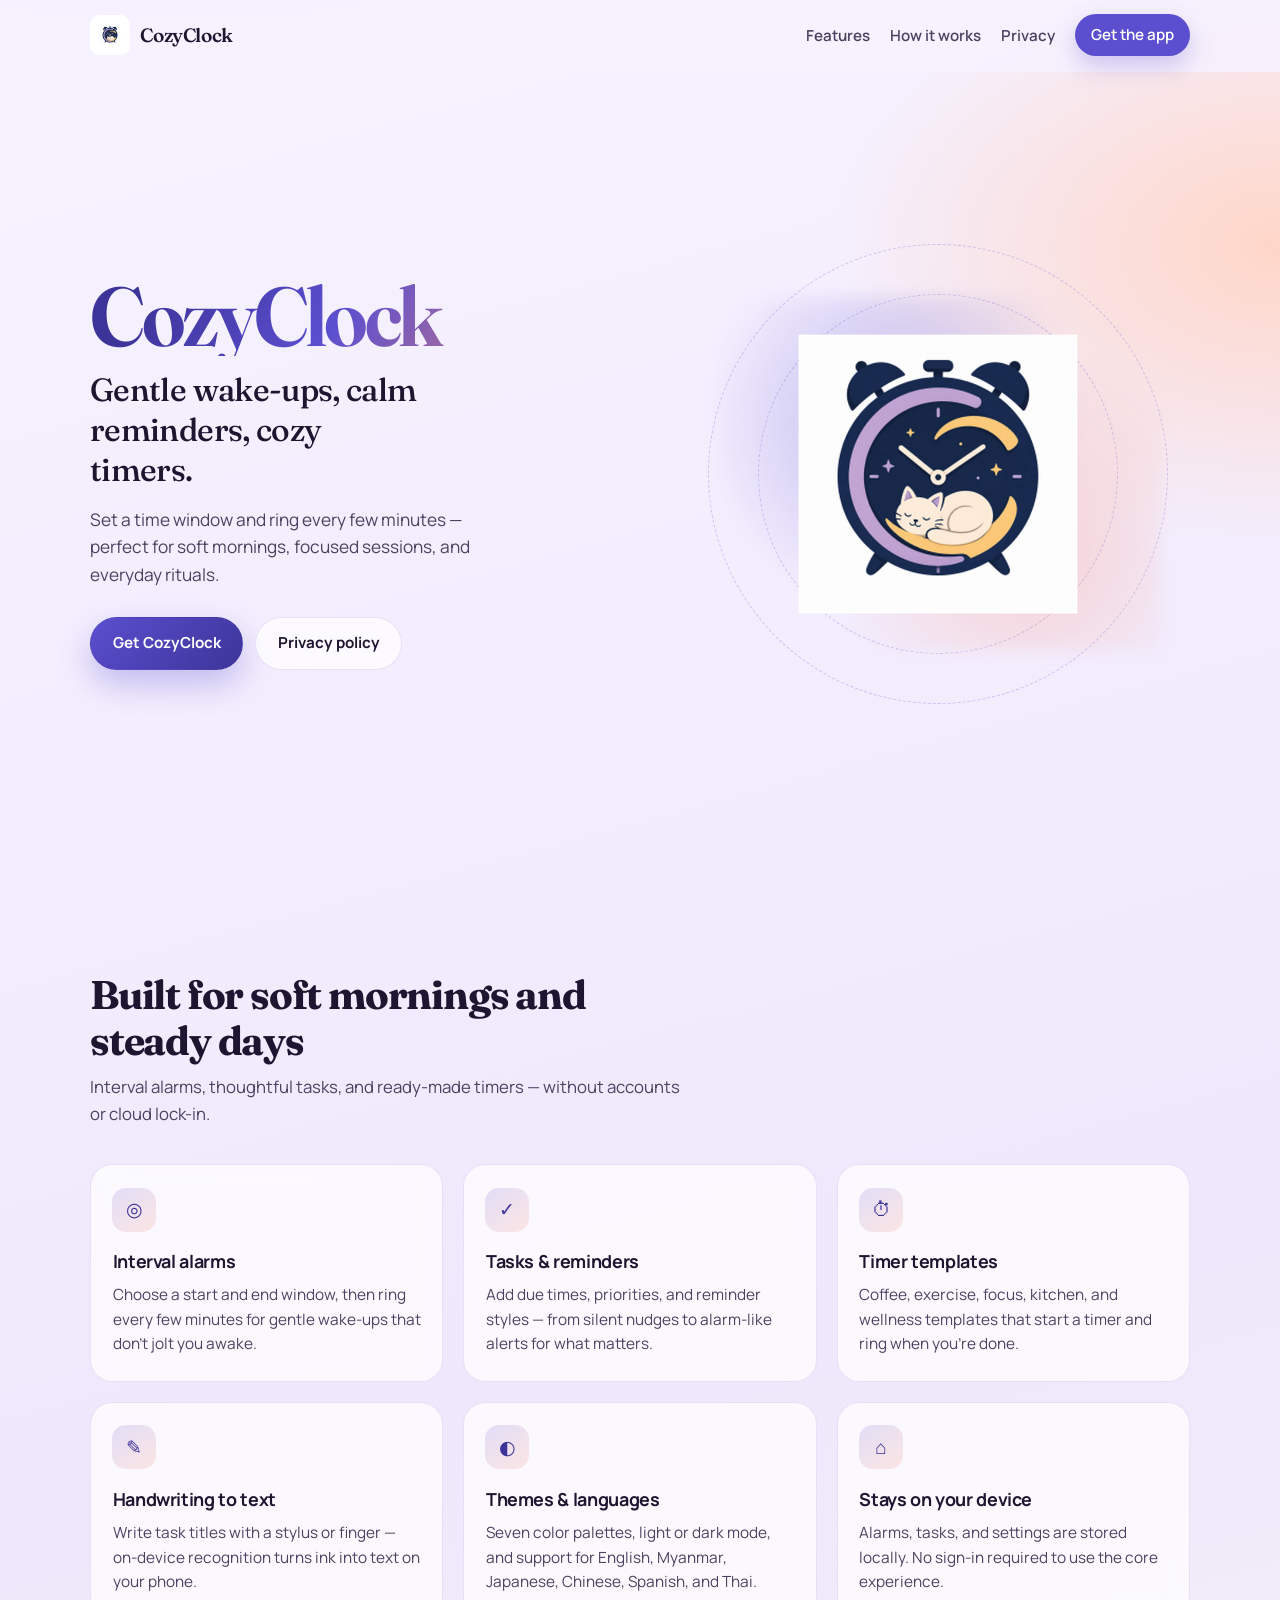
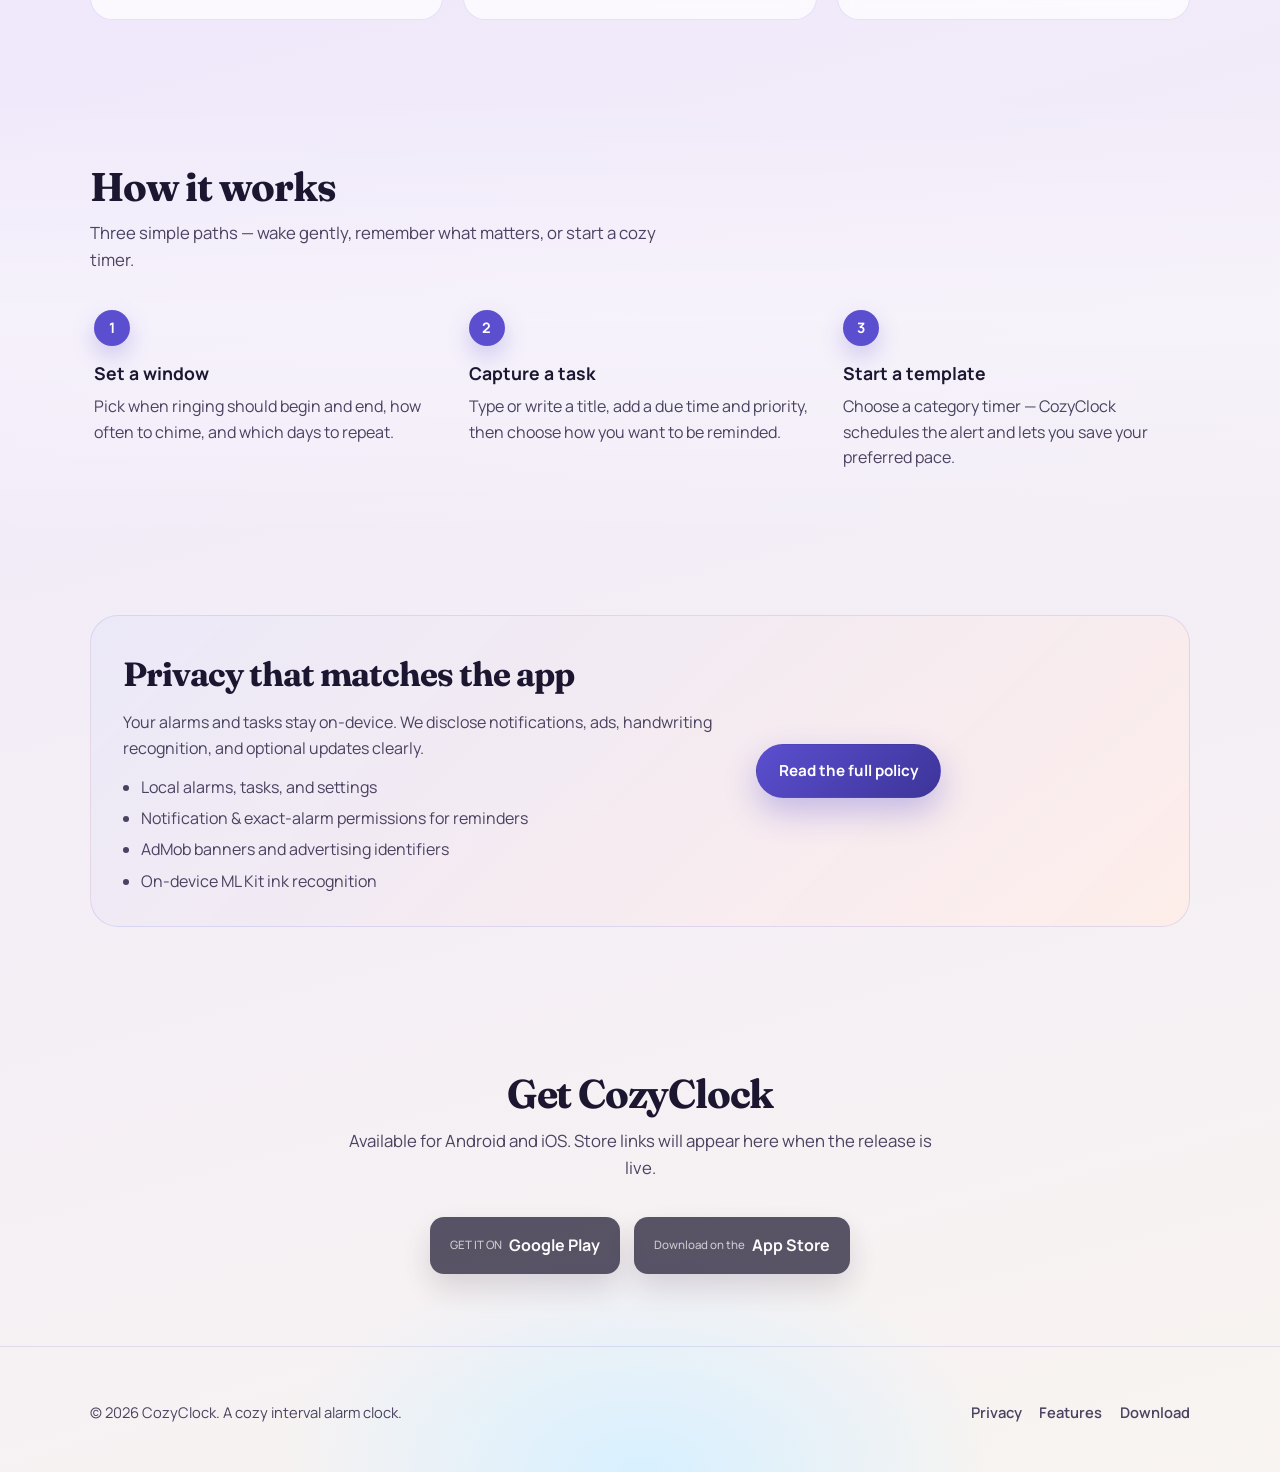
==== index.html @ d04f3361 "Add files via upload" ====
<!DOCTYPE html>
<html lang="en">
<head>
  <meta charset="UTF-8" />
  <meta name="viewport" content="width=device-width, initial-scale=1" />
  <title>CozyClock — Gentle interval alarms &amp; cozy timers</title>
  <meta name="description" content="CozyClock is a cozy interval alarm clock app for gentle wake-ups, tasks with reminders, and timed templates for coffee, focus, kitchen, and wellness." />
  <meta name="theme-color" content="#5B4FCF" />
  <link rel="icon" href="assets/favicon.png" type="image/png" />
  <link rel="apple-touch-icon" href="assets/icon-192.png" />
  <meta property="og:title" content="CozyClock" />
  <meta property="og:description" content="Gentle interval alarms, tasks, and cozy timer templates — all on your device." />
  <meta property="og:image" content="assets/logo.png" />
  <link rel="preconnect" href="https://fonts.googleapis.com" />
  <link rel="preconnect" href="https://fonts.gstatic.com" crossorigin />
  <link href="https://fonts.googleapis.com/css2?family=Fraunces:opsz,wght@9..144,500;9..144,650&family=Manrope:wght@400;600;700&display=swap" rel="stylesheet" />
  <link rel="stylesheet" href="css/style.css" />
</head>
<body>
  <header class="site-nav" id="siteNav">
    <div class="container nav-inner">
      <a class="brand" href="index.html">
        <img src="assets/logo.png" width="40" height="40" alt="CozyClock logo" />
        CozyClock
      </a>
      <button class="nav-toggle" id="navToggle" type="button" aria-label="Open menu" aria-expanded="false">
        <span></span><span></span><span></span>
      </button>
      <ul class="nav-links" id="navLinks">
        <li><a href="#features">Features</a></li>
        <li><a href="#how">How it works</a></li>
        <li><a href="#privacy">Privacy</a></li>
        <li><a class="nav-cta" href="#download">Get the app</a></li>
      </ul>
    </div>
  </header>

  <main>
    <section class="hero">
      <div class="container hero-grid">
        <div class="hero-copy">
          <h1 class="hero-brand">CozyClock</h1>
          <p class="hero-title">Gentle wake-ups, calm reminders, cozy timers.</p>
          <p class="hero-lead">
            Set a time window and ring every few minutes — perfect for soft mornings,
            focused sessions, and everyday rituals.
          </p>
          <div class="cta-row">
            <a class="btn btn-primary" href="#download">Get CozyClock</a>
            <a class="btn btn-ghost" href="privacy.html">Privacy policy</a>
          </div>
        </div>

        <div class="hero-visual" aria-hidden="true">
          <div class="orbit orbit-1"></div>
          <div class="orbit orbit-2"></div>
          <div class="hero-glow"></div>
          <div class="logo-stage">
            <img class="hero-logo" src="assets/logo-mark.png" alt="" />
          </div>
        </div>
      </div>
    </section>

    <section id="features">
      <div class="container">
        <div class="section-head reveal">
          <h2>Built for soft mornings and steady days</h2>
          <p>Interval alarms, thoughtful tasks, and ready-made timers — without accounts or cloud lock-in.</p>
        </div>
        <div class="feature-list">
          <article class="feature reveal">
            <div class="feature-icon" aria-hidden="true">◎</div>
            <h3>Interval alarms</h3>
            <p>Choose a start and end window, then ring every few minutes for gentle wake-ups that don’t jolt you awake.</p>
          </article>
          <article class="feature reveal">
            <div class="feature-icon" aria-hidden="true">✓</div>
            <h3>Tasks &amp; reminders</h3>
            <p>Add due times, priorities, and reminder styles — from silent nudges to alarm-like alerts for what matters.</p>
          </article>
          <article class="feature reveal">
            <div class="feature-icon" aria-hidden="true">⏱</div>
            <h3>Timer templates</h3>
            <p>Coffee, exercise, focus, kitchen, and wellness templates that start a timer and ring when you’re done.</p>
          </article>
          <article class="feature reveal">
            <div class="feature-icon" aria-hidden="true">✎</div>
            <h3>Handwriting to text</h3>
            <p>Write task titles with a stylus or finger — on-device recognition turns ink into text on your phone.</p>
          </article>
          <article class="feature reveal">
            <div class="feature-icon" aria-hidden="true">◐</div>
            <h3>Themes &amp; languages</h3>
            <p>Seven color palettes, light or dark mode, and support for English, Myanmar, Japanese, Chinese, Spanish, and Thai.</p>
          </article>
          <article class="feature reveal">
            <div class="feature-icon" aria-hidden="true">⌂</div>
            <h3>Stays on your device</h3>
            <p>Alarms, tasks, and settings are stored locally. No sign-in required to use the core experience.</p>
          </article>
        </div>
      </div>
    </section>

    <section class="how" id="how">
      <div class="container">
        <div class="section-head reveal">
          <h2>How it works</h2>
          <p>Three simple paths — wake gently, remember what matters, or start a cozy timer.</p>
        </div>
        <div class="steps">
          <div class="step reveal">
            <h3>Set a window</h3>
            <p>Pick when ringing should begin and end, how often to chime, and which days to repeat.</p>
          </div>
          <div class="step reveal">
            <h3>Capture a task</h3>
            <p>Type or write a title, add a due time and priority, then choose how you want to be reminded.</p>
          </div>
          <div class="step reveal">
            <h3>Start a template</h3>
            <p>Choose a category timer — CozyClock schedules the alert and lets you save your preferred pace.</p>
          </div>
        </div>
      </div>
    </section>

    <section id="privacy">
      <div class="container">
        <div class="privacy-teaser reveal">
          <div>
            <h2 style="margin:0 0 0.55rem;font-family:var(--font-display);letter-spacing:-0.03em;font-size:clamp(1.6rem,3vw,2.1rem);">Privacy that matches the app</h2>
            <p style="margin:0;color:var(--ink-soft);">Your alarms and tasks stay on-device. We disclose notifications, ads, handwriting recognition, and optional updates clearly.</p>
            <ul>
              <li>Local alarms, tasks, and settings</li>
              <li>Notification &amp; exact-alarm permissions for reminders</li>
              <li>AdMob banners and advertising identifiers</li>
              <li>On-device ML Kit ink recognition</li>
            </ul>
          </div>
          <div>
            <a class="btn btn-primary" href="privacy.html">Read the full policy</a>
          </div>
        </div>
      </div>
    </section>

    <section class="download" id="download">
      <div class="container">
        <div class="section-head reveal">
          <h2>Get CozyClock</h2>
          <p>Available for Android and iOS. Store links will appear here when the release is live.</p>
        </div>
        <div class="store-row reveal">
          <a class="btn store-btn is-soon" href="#" aria-disabled="true">
            <small>GET IT ON</small>
            <strong>Google Play</strong>
          </a>
          <a class="btn store-btn is-soon" href="#" aria-disabled="true">
            <small>Download on the</small>
            <strong>App Store</strong>
          </a>
        </div>
      </div>
    </section>
  </main>

  <footer class="site-footer">
    <div class="container footer-inner">
      <p>© <span id="year"></span> CozyClock. A cozy interval alarm clock.</p>
      <ul class="footer-links">
        <li><a href="privacy.html">Privacy</a></li>
        <li><a href="#features">Features</a></li>
        <li><a href="#download">Download</a></li>
      </ul>
    </div>
  </footer>

  <script src="https://code.jquery.com/jquery-3.7.1.min.js" integrity="sha256-/JqT3SQfawRcv/BIHPThkBvs0OEvtFFmqPF/lYI/Cxo=" crossorigin="anonymous"></script>
  <script src="js/main.js"></script>
</body>
</html>
---- css/style.css ----
:root {
  --ink: #1c1630;
  --ink-soft: #4a4260;
  --mist: #f3eefc;
  --lilac: #c9b8f5;
  --royal: #5b4fcf;
  --royal-deep: #3d3499;
  --coral: #ff8a65;
  --coral-deep: #e56a45;
  --surface: rgba(255, 255, 255, 0.72);
  --line: rgba(91, 79, 207, 0.14);
  --shadow: 0 24px 60px rgba(61, 52, 153, 0.18);
  --radius: 22px;
  --font-display: "Fraunces", Georgia, serif;
  --font-body: "Manrope", "Segoe UI", sans-serif;
  --max: 1100px;
}

*,
*::before,
*::after {
  box-sizing: border-box;
}

html {
  scroll-behavior: smooth;
}

body {
  margin: 0;
  font-family: var(--font-body);
  color: var(--ink);
  background:
    radial-gradient(1200px 700px at 12% -10%, #ddd2ff 0%, transparent 55%),
    radial-gradient(900px 600px at 100% 8%, #ffd6c8 0%, transparent 50%),
    radial-gradient(800px 500px at 50% 100%, #d7f0ff 0%, transparent 45%),
    linear-gradient(165deg, #f7f3ff 0%, #efe8fc 45%, #f8f4f0 100%);
  min-height: 100vh;
  line-height: 1.6;
  overflow-x: hidden;
}

img {
  max-width: 100%;
  height: auto;
  display: block;
}

a {
  color: var(--royal-deep);
  text-decoration-thickness: 1.5px;
  text-underline-offset: 3px;
}

a:hover {
  color: var(--coral-deep);
}

.container {
  width: min(100% - 2.5rem, var(--max));
  margin-inline: auto;
}

/* —— Nav —— */
.site-nav {
  position: sticky;
  top: 0;
  z-index: 50;
  backdrop-filter: blur(14px);
  background: rgba(247, 243, 255, 0.78);
  border-bottom: 1px solid transparent;
  transition: border-color 0.25s ease, box-shadow 0.25s ease;
}

.site-nav.is-scrolled {
  border-bottom-color: var(--line);
  box-shadow: 0 8px 30px rgba(61, 52, 153, 0.06);
}

.nav-inner {
  display: flex;
  align-items: center;
  justify-content: space-between;
  padding: 0.9rem 0;
  gap: 1rem;
}

.brand {
  display: inline-flex;
  align-items: center;
  gap: 0.65rem;
  color: inherit;
  text-decoration: none;
  font-family: var(--font-display);
  font-weight: 600;
  font-size: 1.2rem;
  letter-spacing: -0.02em;
}

.brand img {
  width: 40px;
  height: 40px;
  object-fit: contain;
  object-position: center;
  flex-shrink: 0;
  border-radius: 10px;
  background: #fff;
}

.logo-stage {
  position: relative;
  z-index: 2;
  width: min(100%, 340px);
  display: grid;
  place-items: center;
  animation: floatPhone 5.5s ease-in-out infinite;
}

.hero-logo {
  width: min(100%, 300px);
  height: auto;
  object-fit: contain;
  object-position: center;
  display: block;
}

.nav-links {
  display: flex;
  align-items: center;
  gap: 1.25rem;
  list-style: none;
  margin: 0;
  padding: 0;
}

.nav-links a {
  text-decoration: none;
  color: var(--ink-soft);
  font-size: 0.95rem;
  font-weight: 600;
}

.nav-links a:hover,
.nav-links a.is-active {
  color: var(--royal);
}

.nav-cta {
  display: inline-flex;
  align-items: center;
  justify-content: center;
  padding: 0.55rem 1rem;
  border-radius: 999px;
  background: var(--royal);
  color: #fff !important;
  text-decoration: none !important;
  font-weight: 700;
  font-size: 0.9rem;
  box-shadow: 0 10px 24px rgba(91, 79, 207, 0.28);
  transition: transform 0.2s ease, background 0.2s ease;
}

.nav-cta:hover {
  background: var(--royal-deep);
  transform: translateY(-1px);
  color: #fff !important;
}

.nav-toggle {
  display: none;
  border: 0;
  background: transparent;
  width: 42px;
  height: 42px;
  border-radius: 12px;
  cursor: pointer;
  position: relative;
}

.nav-toggle span {
  position: absolute;
  left: 11px;
  right: 11px;
  height: 2px;
  background: var(--ink);
  border-radius: 2px;
  transition: 0.2s ease;
}

.nav-toggle span:nth-child(1) { top: 14px; }
.nav-toggle span:nth-child(2) { top: 20px; }
.nav-toggle span:nth-child(3) { top: 26px; }

.nav-toggle.is-open span:nth-child(1) {
  top: 20px;
  transform: rotate(45deg);
}
.nav-toggle.is-open span:nth-child(2) { opacity: 0; }
.nav-toggle.is-open span:nth-child(3) {
  top: 20px;
  transform: rotate(-45deg);
}

/* —— Hero —— */
.hero {
  position: relative;
  min-height: calc(100vh - 72px);
  display: grid;
  align-items: center;
  padding: 2.5rem 0 4rem;
  overflow: hidden;
}

.hero-grid {
  display: grid;
  grid-template-columns: 1.05fr 0.95fr;
  gap: 2.5rem;
  align-items: center;
}

.hero-copy {
  position: relative;
  z-index: 2;
}

.hero-brand {
  margin: 0 0 0.85rem;
  font-family: var(--font-display);
  font-size: clamp(3rem, 7vw, 5.2rem);
  line-height: 0.95;
  letter-spacing: -0.04em;
  font-weight: 650;
  background: linear-gradient(120deg, var(--royal-deep) 10%, var(--royal) 45%, var(--coral) 100%);
  -webkit-background-clip: text;
  background-clip: text;
  color: transparent;
}

.hero-title {
  margin: 0 0 1rem;
  font-family: var(--font-display);
  font-size: clamp(1.45rem, 2.8vw, 2rem);
  font-weight: 500;
  line-height: 1.25;
  letter-spacing: -0.02em;
  color: var(--ink);
  max-width: 16ch;
}

.hero-lead {
  margin: 0 0 1.75rem;
  font-size: 1.08rem;
  color: var(--ink-soft);
  max-width: 36ch;
}

.cta-row {
  display: flex;
  flex-wrap: wrap;
  gap: 0.75rem;
}

.btn {
  display: inline-flex;
  align-items: center;
  justify-content: center;
  gap: 0.45rem;
  padding: 0.85rem 1.35rem;
  border-radius: 999px;
  font-weight: 700;
  font-size: 0.95rem;
  text-decoration: none;
  border: 1.5px solid transparent;
  transition: transform 0.2s ease, box-shadow 0.2s ease, background 0.2s ease;
  cursor: pointer;
}

.btn:hover {
  transform: translateY(-2px);
}

.btn-primary {
  background: linear-gradient(135deg, var(--royal) 0%, var(--royal-deep) 100%);
  color: #fff;
  box-shadow: 0 14px 32px rgba(91, 79, 207, 0.32);
}

.btn-primary:hover {
  color: #fff;
}

.btn-ghost {
  background: var(--surface);
  border-color: var(--line);
  color: var(--ink);
  backdrop-filter: blur(8px);
}

.btn-ghost:hover {
  color: var(--royal);
}

.hero-visual {
  position: relative;
  min-height: 420px;
  display: grid;
  place-items: center;
}

.hero-glow {
  position: absolute;
  inset: 8% 6%;
  background:
    radial-gradient(circle at 40% 35%, rgba(91, 79, 207, 0.35), transparent 55%),
    radial-gradient(circle at 70% 70%, rgba(255, 138, 101, 0.28), transparent 50%);
  filter: blur(8px);
  animation: pulseGlow 7s ease-in-out infinite;
}

.phone-shell {
  position: relative;
  width: min(100%, 300px);
  aspect-ratio: 9 / 17.5;
  border-radius: 36px;
  padding: 12px;
  background: linear-gradient(160deg, #2a2348, #151025);
  box-shadow: var(--shadow);
  animation: floatPhone 5.5s ease-in-out infinite;
}

.phone-screen {
  height: 100%;
  border-radius: 26px;
  overflow: hidden;
  background:
    linear-gradient(165deg, #6a5de8 0%, #4b3fc0 42%, #2f286e 100%);
  color: #fff;
  padding: 1.4rem 1.15rem 1.2rem;
  display: flex;
  flex-direction: column;
  gap: 1rem;
}

.phone-top {
  display: flex;
  justify-content: space-between;
  align-items: center;
  font-size: 0.78rem;
  opacity: 0.9;
}

.phone-clock {
  text-align: center;
  margin-top: 0.4rem;
}

.phone-clock .time {
  font-family: var(--font-display);
  font-size: 2.8rem;
  letter-spacing: -0.04em;
  line-height: 1;
}

.phone-clock .label {
  margin-top: 0.35rem;
  font-size: 0.82rem;
  opacity: 0.85;
}

.phone-cards {
  display: grid;
  gap: 0.65rem;
  margin-top: auto;
}

.mini-card {
  background: rgba(255, 255, 255, 0.14);
  border: 1px solid rgba(255, 255, 255, 0.18);
  border-radius: 16px;
  padding: 0.75rem 0.85rem;
  backdrop-filter: blur(6px);
}

.mini-card strong {
  display: block;
  font-size: 0.88rem;
}

.mini-card span {
  font-size: 0.75rem;
  opacity: 0.8;
}

.orbit {
  position: absolute;
  border-radius: 50%;
  border: 1px dashed rgba(91, 79, 207, 0.28);
  animation: spinSlow 28s linear infinite;
}

.orbit-1 {
  width: 360px;
  height: 360px;
}
.orbit-2 {
  width: 460px;
  height: 460px;
  animation-direction: reverse;
  animation-duration: 40s;
}

/* —— Sections —— */
section {
  padding: 4.5rem 0;
}

.section-head {
  max-width: 38rem;
  margin-bottom: 2.25rem;
}

.section-head h2 {
  margin: 0 0 0.65rem;
  font-family: var(--font-display);
  font-size: clamp(1.8rem, 3.4vw, 2.5rem);
  letter-spacing: -0.03em;
  line-height: 1.15;
}

.section-head p {
  margin: 0;
  color: var(--ink-soft);
  font-size: 1.05rem;
}

.feature-list {
  display: grid;
  grid-template-columns: repeat(3, 1fr);
  gap: 1.25rem;
}

.feature {
  padding: 1.4rem 1.35rem 1.5rem;
  border-radius: var(--radius);
  background: var(--surface);
  border: 1px solid var(--line);
  backdrop-filter: blur(10px);
  transition: transform 0.25s ease, box-shadow 0.25s ease;
}

.feature:hover {
  transform: translateY(-4px);
  box-shadow: 0 18px 40px rgba(61, 52, 153, 0.1);
}

.feature-icon {
  width: 44px;
  height: 44px;
  border-radius: 14px;
  display: grid;
  place-items: center;
  margin-bottom: 1rem;
  background: linear-gradient(145deg, rgba(91, 79, 207, 0.16), rgba(255, 138, 101, 0.18));
  color: var(--royal-deep);
  font-size: 1.2rem;
}

.feature h3 {
  margin: 0 0 0.45rem;
  font-size: 1.12rem;
  letter-spacing: -0.02em;
}

.feature p {
  margin: 0;
  color: var(--ink-soft);
  font-size: 0.96rem;
}

.how {
  background: linear-gradient(180deg, transparent, rgba(255, 255, 255, 0.35), transparent);
}

.steps {
  display: grid;
  grid-template-columns: repeat(3, 1fr);
  gap: 1.5rem;
  counter-reset: step;
}

.step {
  position: relative;
  padding-left: 0.25rem;
}

.step::before {
  counter-increment: step;
  content: counter(step);
  display: inline-grid;
  place-items: center;
  width: 36px;
  height: 36px;
  border-radius: 50%;
  margin-bottom: 0.85rem;
  background: var(--royal);
  color: #fff;
  font-weight: 700;
  font-size: 0.9rem;
  box-shadow: 0 10px 22px rgba(91, 79, 207, 0.25);
}

.step h3 {
  margin: 0 0 0.4rem;
  font-size: 1.1rem;
}

.step p {
  margin: 0;
  color: var(--ink-soft);
}

.privacy-teaser {
  display: grid;
  grid-template-columns: 1.2fr 0.8fr;
  gap: 2rem;
  align-items: center;
  padding: 2rem;
  border-radius: 28px;
  background:
    linear-gradient(135deg, rgba(91, 79, 207, 0.1), rgba(255, 138, 101, 0.12)),
    var(--surface);
  border: 1px solid var(--line);
}

.privacy-teaser ul {
  margin: 0.85rem 0 0;
  padding-left: 1.1rem;
  color: var(--ink-soft);
}

.privacy-teaser li + li {
  margin-top: 0.35rem;
}

.download {
  text-align: center;
}

.download .section-head {
  margin-inline: auto;
}

.store-row {
  display: flex;
  flex-wrap: wrap;
  justify-content: center;
  gap: 0.85rem;
  margin-top: 0.5rem;
}

.store-btn {
  min-width: 180px;
  background: #1c1630;
  color: #fff;
  border-radius: 14px;
  padding: 0.9rem 1.2rem;
  text-decoration: none;
  text-align: left;
  box-shadow: 0 14px 30px rgba(28, 22, 48, 0.2);
}

.store-btn small {
  display: block;
  opacity: 0.7;
  font-size: 0.72rem;
  font-weight: 500;
}

.store-btn strong {
  font-size: 1rem;
}

.store-btn:hover {
  color: #fff;
  transform: translateY(-2px);
}

.store-btn.is-soon {
  opacity: 0.72;
  pointer-events: none;
}

/* —— Footer —— */
.site-footer {
  padding: 2.5rem 0 2rem;
  border-top: 1px solid var(--line);
  color: var(--ink-soft);
  font-size: 0.92rem;
}

.footer-inner {
  display: flex;
  flex-wrap: wrap;
  gap: 1rem;
  justify-content: space-between;
  align-items: center;
}

.footer-links {
  display: flex;
  gap: 1.1rem;
  list-style: none;
  margin: 0;
  padding: 0;
}

.footer-links a {
  text-decoration: none;
  color: var(--ink-soft);
  font-weight: 600;
}

.footer-links a:hover {
  color: var(--royal);
}

/* —— Privacy page —— */
.page-hero {
  padding: 3rem 0 1.5rem;
}

.page-hero h1 {
  margin: 0 0 0.6rem;
  font-family: var(--font-display);
  font-size: clamp(2.2rem, 5vw, 3.4rem);
  letter-spacing: -0.03em;
  line-height: 1.1;
}

.page-hero .meta {
  margin: 0;
  color: var(--ink-soft);
}

.legal {
  padding: 1rem 0 4rem;
}

.legal-layout {
  display: grid;
  grid-template-columns: 220px 1fr;
  gap: 2rem;
  align-items: start;
}

.toc {
  position: sticky;
  top: 88px;
  padding: 1rem;
  border-radius: 18px;
  background: var(--surface);
  border: 1px solid var(--line);
}

.toc strong {
  display: block;
  margin-bottom: 0.65rem;
  font-size: 0.85rem;
}

.toc ol {
  margin: 0;
  padding-left: 1.1rem;
  font-size: 0.88rem;
  color: var(--ink-soft);
}

.toc a {
  text-decoration: none;
  color: inherit;
}

.toc a:hover {
  color: var(--royal);
}

.legal-body {
  background: var(--surface);
  border: 1px solid var(--line);
  border-radius: 24px;
  padding: 1.75rem 1.6rem 2rem;
  backdrop-filter: blur(8px);
}

.legal-body h2 {
  margin: 2rem 0 0.7rem;
  font-family: var(--font-display);
  font-size: 1.45rem;
  letter-spacing: -0.02em;
  scroll-margin-top: 96px;
}

.legal-body h2:first-child {
  margin-top: 0;
}

.legal-body h3 {
  margin: 1.25rem 0 0.45rem;
  font-size: 1.05rem;
}

.legal-body p,
.legal-body li {
  color: var(--ink-soft);
}

.legal-body ul,
.legal-body ol {
  padding-left: 1.2rem;
}

.legal-body li + li {
  margin-top: 0.35rem;
}

.scope-table {
  width: 100%;
  border-collapse: collapse;
  margin: 1rem 0;
  font-size: 0.92rem;
}

.scope-table th,
.scope-table td {
  border: 1px solid var(--line);
  padding: 0.7rem 0.75rem;
  text-align: left;
  vertical-align: top;
}

.scope-table th {
  background: rgba(91, 79, 207, 0.08);
  color: var(--ink);
  font-weight: 700;
}

.note {
  margin: 1rem 0;
  padding: 0.9rem 1rem;
  border-radius: 14px;
  background: rgba(255, 138, 101, 0.12);
  border: 1px solid rgba(255, 138, 101, 0.28);
  color: var(--ink);
}

/* —— Reveal —— */
.reveal {
  opacity: 0;
  transform: translateY(18px);
  transition: opacity 0.65s ease, transform 0.65s ease;
}

.reveal.is-visible {
  opacity: 1;
  transform: none;
}

@keyframes floatPhone {
  0%, 100% { transform: translateY(0); }
  50% { transform: translateY(-12px); }
}

@keyframes pulseGlow {
  0%, 100% { opacity: 0.85; transform: scale(1); }
  50% { opacity: 1; transform: scale(1.04); }
}

@keyframes spinSlow {
  to { transform: rotate(360deg); }
}

/* —— Responsive —— */
@media (max-width: 900px) {
  .hero-grid,
  .feature-list,
  .steps,
  .privacy-teaser,
  .legal-layout {
    grid-template-columns: 1fr;
  }

  .toc {
    position: static;
  }

  .hero-visual {
    min-height: 360px;
    order: -1;
  }

  .logo-stage {
    width: min(100%, 260px);
  }

  .hero-logo {
    width: min(100%, 240px);
  }

  .orbit-1,
  .orbit-2 {
    display: none;
  }
}

@media (max-width: 720px) {
  .nav-toggle {
    display: block;
  }

  .nav-links {
    position: absolute;
    top: calc(100% + 1px);
    left: 0;
    right: 0;
    display: none;
    flex-direction: column;
    align-items: stretch;
    gap: 0;
    padding: 0.75rem 1.25rem 1rem;
    background: rgba(247, 243, 255, 0.96);
    border-bottom: 1px solid var(--line);
    backdrop-filter: blur(12px);
  }

  .nav-links.is-open {
    display: flex;
  }

  .nav-links li {
    border-top: 1px solid var(--line);
  }

  .nav-links a {
    display: block;
    padding: 0.85rem 0.2rem;
  }

  .nav-cta {
    width: 100%;
    margin-top: 0.35rem;
  }

  .hero {
    min-height: auto;
    padding-top: 1.5rem;
  }

  .hero-title {
    max-width: none;
  }
}
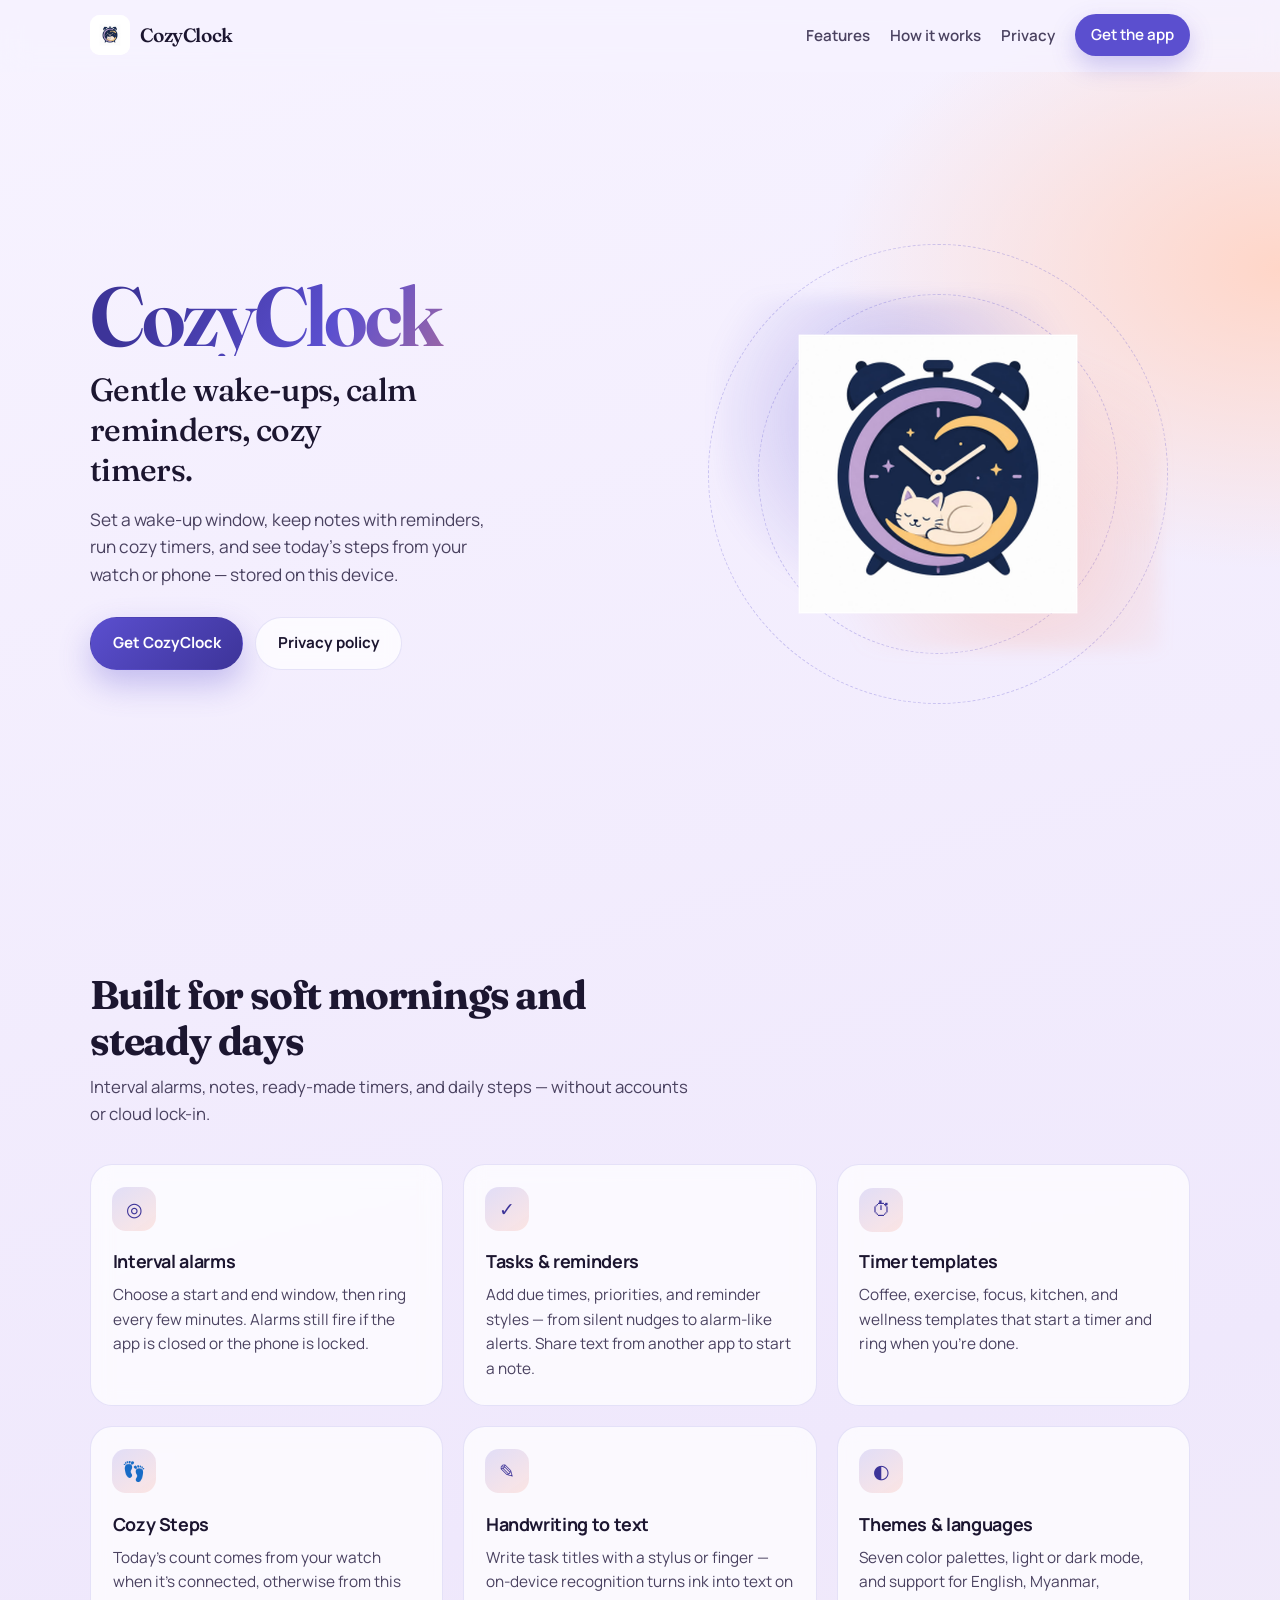
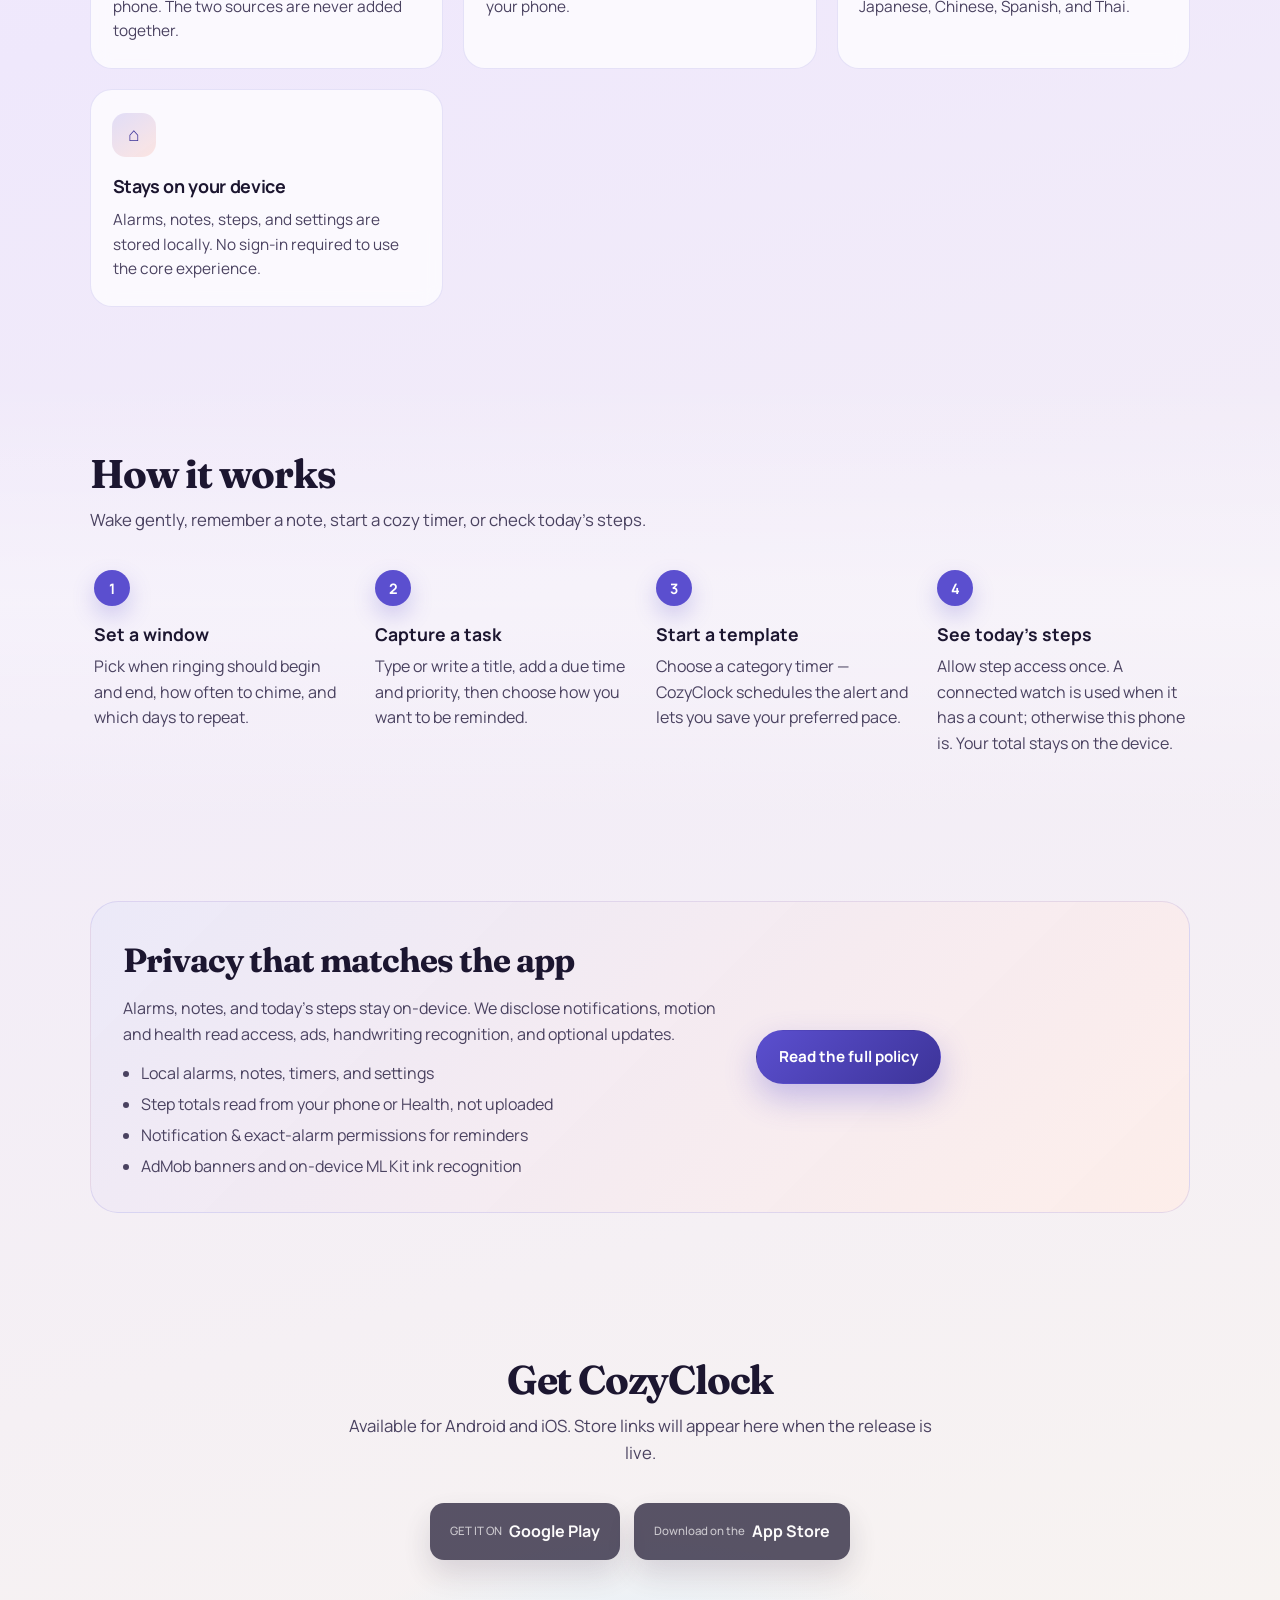
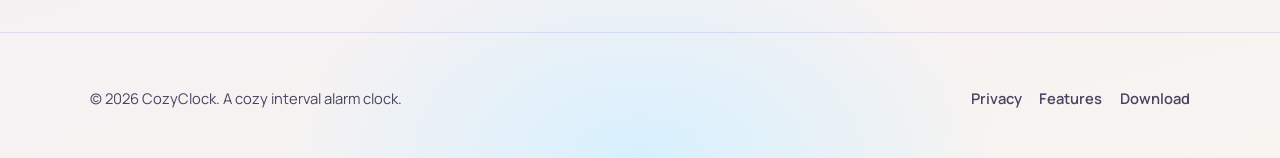
==== commit 4c625c42: "Update meta description and feature details in index.html" ====
--- a/index.html
+++ b/index.html
@@ -4,12 +4,12 @@
   <meta charset="UTF-8" />
   <meta name="viewport" content="width=device-width, initial-scale=1" />
   <title>CozyClock — Gentle interval alarms &amp; cozy timers</title>
-  <meta name="description" content="CozyClock is a cozy interval alarm clock app for gentle wake-ups, tasks with reminders, and timed templates for coffee, focus, kitchen, and wellness." />
+  <meta name="description" content="CozyClock is a cozy interval alarm clock for gentle wake-ups, notes with reminders, timer templates, and today’s steps from your watch or phone." />
   <meta name="theme-color" content="#5B4FCF" />
   <link rel="icon" href="assets/favicon.png" type="image/png" />
   <link rel="apple-touch-icon" href="assets/icon-192.png" />
   <meta property="og:title" content="CozyClock" />
-  <meta property="og:description" content="Gentle interval alarms, tasks, and cozy timer templates — all on your device." />
+  <meta property="og:description" content="Gentle interval alarms, notes, cozy timers, and today’s steps — kept on your device." />
   <meta property="og:image" content="assets/logo.png" />
   <link rel="preconnect" href="https://fonts.googleapis.com" />
   <link rel="preconnect" href="https://fonts.gstatic.com" crossorigin />
@@ -42,8 +42,8 @@
           <h1 class="hero-brand">CozyClock</h1>
           <p class="hero-title">Gentle wake-ups, calm reminders, cozy timers.</p>
           <p class="hero-lead">
-            Set a time window and ring every few minutes — perfect for soft mornings,
-            focused sessions, and everyday rituals.
+            Set a wake-up window, keep notes with reminders, run cozy timers,
+            and see today’s steps from your watch or phone — stored on this device.
           </p>
           <div class="cta-row">
             <a class="btn btn-primary" href="#download">Get CozyClock</a>
@@ -66,23 +66,28 @@
       <div class="container">
         <div class="section-head reveal">
           <h2>Built for soft mornings and steady days</h2>
-          <p>Interval alarms, thoughtful tasks, and ready-made timers — without accounts or cloud lock-in.</p>
+          <p>Interval alarms, notes, ready-made timers, and daily steps — without accounts or cloud lock-in.</p>
         </div>
         <div class="feature-list">
           <article class="feature reveal">
             <div class="feature-icon" aria-hidden="true">◎</div>
             <h3>Interval alarms</h3>
-            <p>Choose a start and end window, then ring every few minutes for gentle wake-ups that don’t jolt you awake.</p>
+            <p>Choose a start and end window, then ring every few minutes. Alarms still fire if the app is closed or the phone is locked.</p>
           </article>
           <article class="feature reveal">
             <div class="feature-icon" aria-hidden="true">✓</div>
             <h3>Tasks &amp; reminders</h3>
-            <p>Add due times, priorities, and reminder styles — from silent nudges to alarm-like alerts for what matters.</p>
+            <p>Add due times, priorities, and reminder styles — from silent nudges to alarm-like alerts. Share text from another app to start a note.</p>
           </article>
           <article class="feature reveal">
             <div class="feature-icon" aria-hidden="true">⏱</div>
             <h3>Timer templates</h3>
             <p>Coffee, exercise, focus, kitchen, and wellness templates that start a timer and ring when you’re done.</p>
+          </article>
+          <article class="feature reveal">
+            <div class="feature-icon" aria-hidden="true">👣</div>
+            <h3>Cozy Steps</h3>
+            <p>Today’s count comes from your watch when it’s connected, otherwise from this phone. The two sources are never added together.</p>
           </article>
           <article class="feature reveal">
             <div class="feature-icon" aria-hidden="true">✎</div>
@@ -97,7 +102,7 @@
           <article class="feature reveal">
             <div class="feature-icon" aria-hidden="true">⌂</div>
             <h3>Stays on your device</h3>
-            <p>Alarms, tasks, and settings are stored locally. No sign-in required to use the core experience.</p>
+            <p>Alarms, notes, steps, and settings are stored locally. No sign-in required to use the core experience.</p>
           </article>
         </div>
       </div>
@@ -107,7 +112,7 @@
       <div class="container">
         <div class="section-head reveal">
           <h2>How it works</h2>
-          <p>Three simple paths — wake gently, remember what matters, or start a cozy timer.</p>
+          <p>Wake gently, remember a note, start a cozy timer, or check today’s steps.</p>
         </div>
         <div class="steps">
           <div class="step reveal">
@@ -122,6 +127,10 @@
             <h3>Start a template</h3>
             <p>Choose a category timer — CozyClock schedules the alert and lets you save your preferred pace.</p>
           </div>
+          <div class="step reveal">
+            <h3>See today’s steps</h3>
+            <p>Allow step access once. A connected watch is used when it has a count; otherwise this phone is. Your total stays on the device.</p>
+          </div>
         </div>
       </div>
     </section>
@@ -131,12 +140,12 @@
         <div class="privacy-teaser reveal">
           <div>
             <h2 style="margin:0 0 0.55rem;font-family:var(--font-display);letter-spacing:-0.03em;font-size:clamp(1.6rem,3vw,2.1rem);">Privacy that matches the app</h2>
-            <p style="margin:0;color:var(--ink-soft);">Your alarms and tasks stay on-device. We disclose notifications, ads, handwriting recognition, and optional updates clearly.</p>
+            <p style="margin:0;color:var(--ink-soft);">Alarms, notes, and today’s steps stay on-device. We disclose notifications, motion and health read access, ads, handwriting recognition, and optional updates.</p>
             <ul>
-              <li>Local alarms, tasks, and settings</li>
+              <li>Local alarms, notes, timers, and settings</li>
+              <li>Step totals read from your phone or Health, not uploaded</li>
               <li>Notification &amp; exact-alarm permissions for reminders</li>
-              <li>AdMob banners and advertising identifiers</li>
-              <li>On-device ML Kit ink recognition</li>
+              <li>AdMob banners and on-device ML Kit ink recognition</li>
             </ul>
           </div>
           <div>
--- a/css/style.css
+++ b/css/style.css
@@ -483,7 +483,7 @@
 
 .steps {
   display: grid;
-  grid-template-columns: repeat(3, 1fr);
+  grid-template-columns: repeat(4, 1fr);
   gap: 1.5rem;
   counter-reset: step;
 }
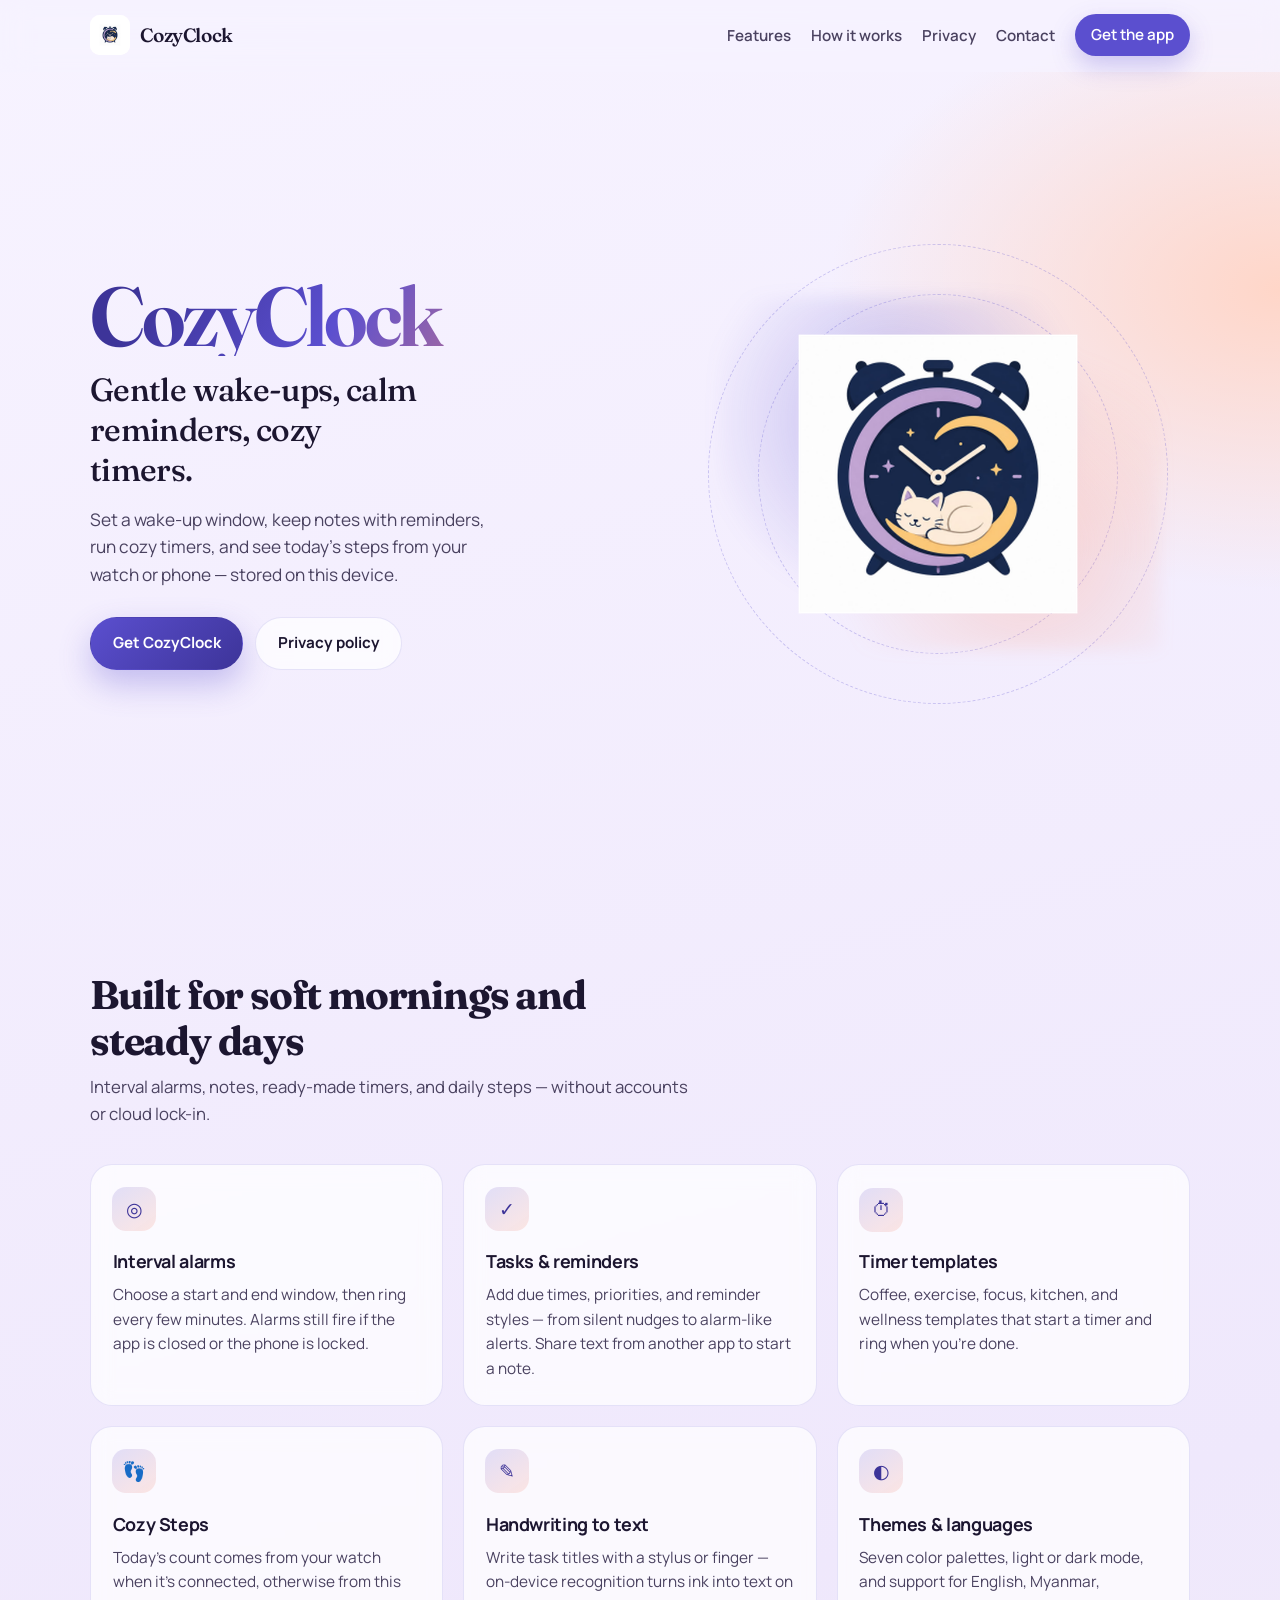
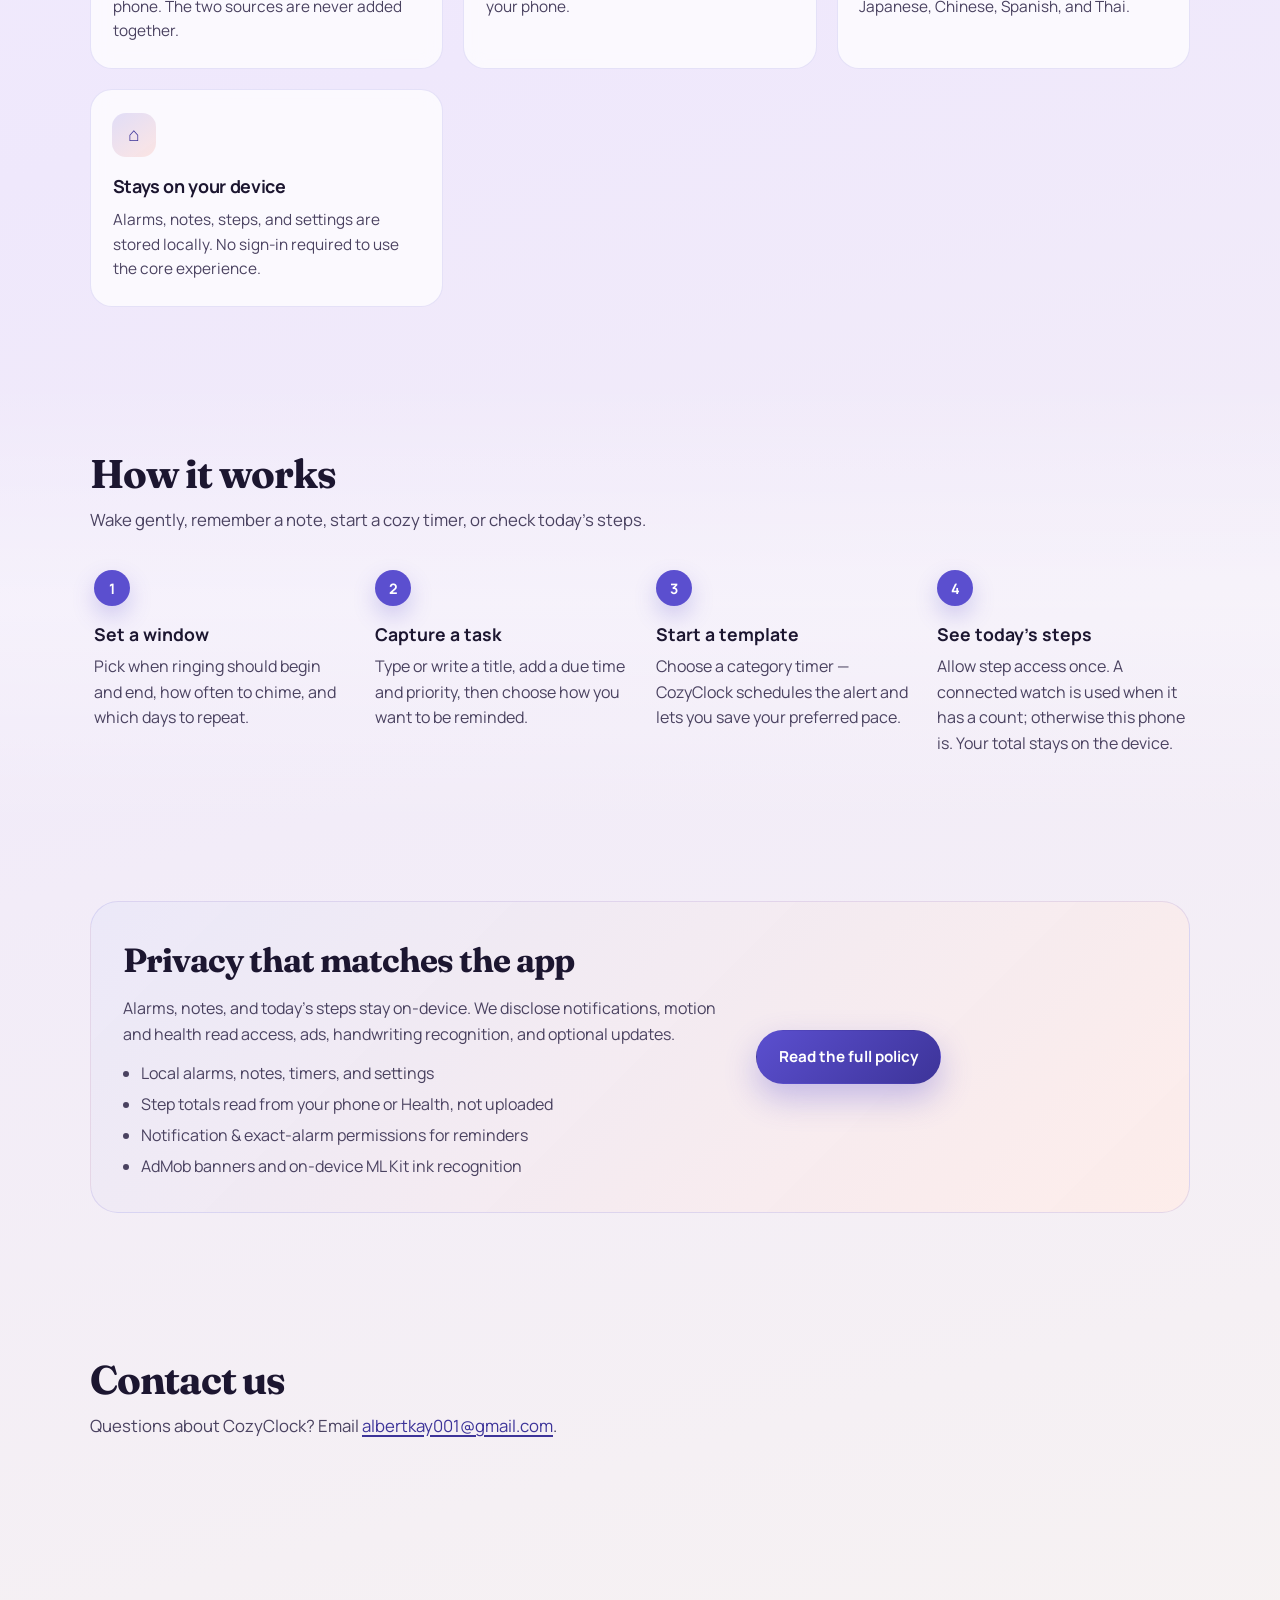
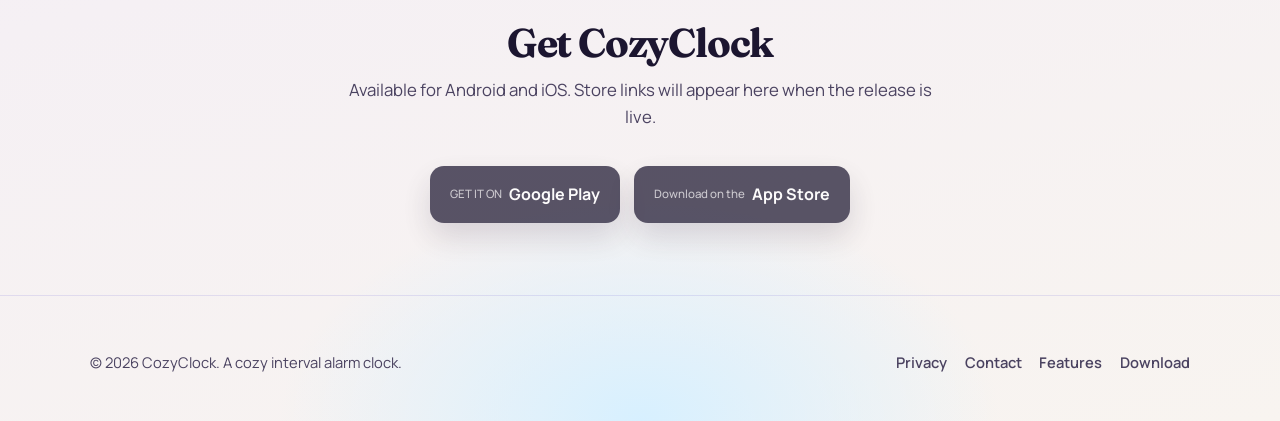
==== commit 3c6fb89e: "Update index.html" ====
--- a/index.html
+++ b/index.html
@@ -30,6 +30,7 @@
         <li><a href="#features">Features</a></li>
         <li><a href="#how">How it works</a></li>
         <li><a href="#privacy">Privacy</a></li>
+        <li><a href="#contact">Contact</a></li>
         <li><a class="nav-cta" href="#download">Get the app</a></li>
       </ul>
     </div>
@@ -155,6 +156,15 @@
       </div>
     </section>
 
+    <section id="contact">
+      <div class="container">
+        <div class="section-head reveal">
+          <h2>Contact us</h2>
+          <p>Questions about CozyClock? Email <a href="mailto:albertkay001@gmail.com">albertkay001@gmail.com</a>.</p>
+        </div>
+      </div>
+    </section>
+
     <section class="download" id="download">
       <div class="container">
         <div class="section-head reveal">
@@ -180,6 +190,7 @@
       <p>© <span id="year"></span> CozyClock. A cozy interval alarm clock.</p>
       <ul class="footer-links">
         <li><a href="privacy.html">Privacy</a></li>
+        <li><a href="#contact">Contact</a></li>
         <li><a href="#features">Features</a></li>
         <li><a href="#download">Download</a></li>
       </ul>
